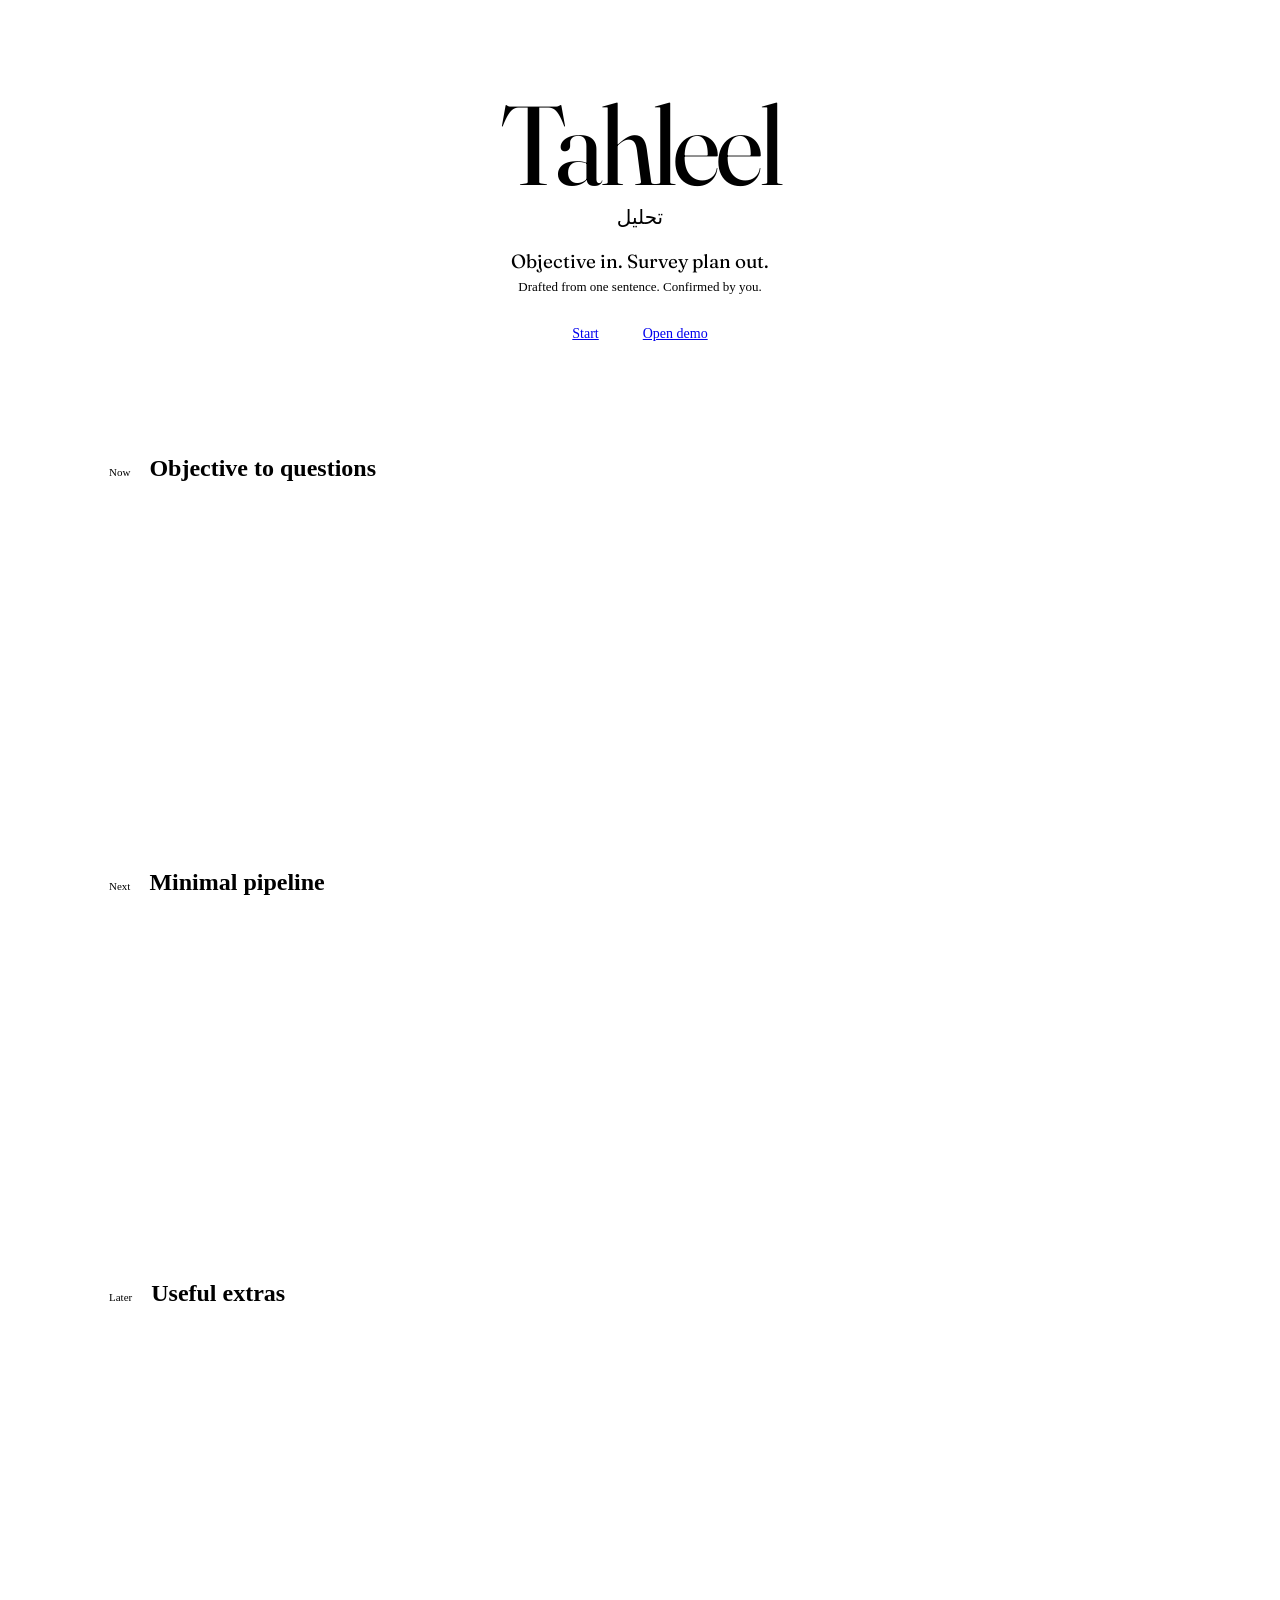
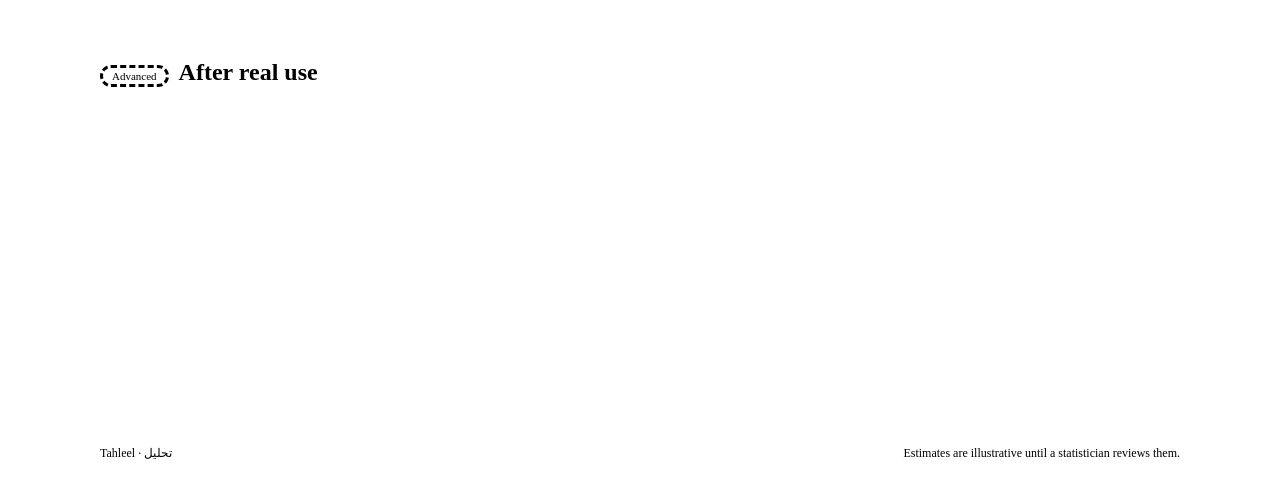
==== site/index.html @ 421f4966 "Add v0.1" ====
<!doctype html>
<html lang="en">
<head>
<meta charset="utf-8">
<meta name="viewport" content="width=device-width, initial-scale=1">
<title>Tahleel · تحليل</title>
<meta name="description" content="Tahleel drafts the population, sampling, questions and checks for a research study. You confirm each step.">
<link rel="preconnect" href="https://fonts.googleapis.com">
<link rel="preconnect" href="https://fonts.gstatic.com" crossorigin>
<link href="https://fonts.googleapis.com/css2?family=Fraunces:opsz,wght@9..144,400;9..144,500&family=Inter:wght@400;500;600&display=swap" rel="stylesheet">
<link rel="stylesheet" href="/assets/base.css">
<style>
  :root { --later: #EFEEE9; }
  .wrap { max-width: 1080px; margin: 0 auto; padding: 0 24px; }

  /* Hero: the name leads. */
  .hero { text-align: center; padding: 84px 0 44px; }
  .brand { font-family: 'Fraunces', Georgia, serif; font-weight: 400; font-size: 112px; line-height: .95; letter-spacing: -0.035em; margin: 0; }
  .brand-ar { display: block; font-family: system-ui, "Geeza Pro", "Noto Naskh Arabic", "Segoe UI", sans-serif; font-size: 20px; color: var(--mute); letter-spacing: 0; margin-top: 10px; }
  .tag { font-family: 'Fraunces', Georgia, serif; font-size: 19px; margin: 22px 0 0; }
  .hero p.sub { color: var(--mute); font-size: 13px; margin: 6px 0 0; }
  .cta { display: flex; gap: 8px; justify-content: center; margin-top: 22px; }
  .cta a { padding: 9px 18px; font-size: 14px; }
  .cta .ic { width: 15px; height: 15px; transition: transform .25s var(--ease); }
  .cta .btn-dark:hover .ic { transform: translateX(3px); }

  /* Bands and bento */
  .band { margin-top: 40px; scroll-margin-top: 64px; }
  .bhead { display: flex; align-items: baseline; gap: 10px; margin-bottom: 12px; }
  .bhead h2 { font-size: 24px; }
  .pill { font-size: 11px; font-weight: 500; padding: 2px 9px; border-radius: 999px; border: 1px solid var(--ink); white-space: nowrap; }
  .pill.next { border-color: var(--line); }
  .pill.later { border-color: var(--line); color: var(--mute); }
  .pill.gated { border-color: var(--mute); color: var(--mute); border-style: dashed; }
  .bento { display: grid; grid-template-columns: repeat(12, 1fr); gap: 12px; }
  .s2 { grid-column: span 2; } .s3 { grid-column: span 3; } .s4 { grid-column: span 4; } .s5 { grid-column: span 5; } .s6 { grid-column: span 6; } .s7 { grid-column: span 7; }

  .t { background: var(--card); border: 1px solid var(--line); border-radius: var(--r-lg); padding: 16px 18px; display: flex; flex-direction: column; gap: 3px; min-height: 108px; transition: transform .25s var(--ease), box-shadow .25s var(--ease); overflow: hidden; }
  .t h3 { margin: 0; font-size: 14px; font-weight: 600; letter-spacing: 0; }
  .t p { margin: 0; font-size: 12.5px; color: var(--mute); }
  .t .v { margin-top: auto; padding-top: 14px; }
  .now .t { border-color: var(--ink); }
  .now .t:hover, .next .t:hover { transform: translateY(-2px); }
  .now .t:hover { box-shadow: 0 14px 26px -20px rgba(24, 24, 27, .5); }
  .next .t:hover { box-shadow: 0 14px 26px -20px rgba(24, 24, 27, .4); }
  .later .t { background: var(--later); min-height: 92px; }
  .later .t h3, .later .t p, .later .t .v { opacity: .75; }
  .gated .t { background: var(--paper); border-style: dashed; border-color: #b9b8b2; min-height: 84px; }
  .gated .t h3, .gated .t p { opacity: .6; }

  /* Reveal on scroll: fade and rise 8px, once, staggered (first brainstorm motion). */
  .reveal { opacity: 0; transform: translateY(8px); transition: opacity .5s ease, transform .5s ease; }
  .reveal.in { opacity: 1; transform: none; }

  /* Tile visuals. Loops run only while the tile is on screen (.play). */
  .v * { animation-play-state: paused; }
  .play .v * { animation-play-state: running; }

  .mini-comp { display: flex; align-items: center; gap: 8px; border: 1px solid var(--line); border-radius: 22px; padding: 6px 6px 6px 14px; background: var(--paper); font-size: 13px; }
  .mini-comp .txt { flex: 1; min-width: 0; white-space: nowrap; overflow: hidden; text-overflow: clip; }
  .caret { display: inline-block; width: 1px; height: 15px; background: var(--ink); vertical-align: -3px; margin-left: 1px; animation: blink 1s steps(1) infinite; }
  @keyframes blink { 50% { opacity: 0; } }
  .mini-go { width: 26px; height: 26px; border-radius: 50%; background: var(--ink); color: var(--paper); display: inline-flex; align-items: center; justify-content: center; flex: none; }
  .mini-go .ic { width: 14px; height: 14px; }

  .rows { display: flex; flex-direction: column; gap: 6px; }
  .dr { display: flex; align-items: center; gap: 8px; font-size: 12.5px; }
  .dr i { width: 16px; height: 16px; border-radius: 50%; border: 1px solid var(--line); display: inline-flex; align-items: center; justify-content: center; flex: none; position: relative; }
  .dr i::after { content: ''; position: absolute; inset: -1px; border-radius: 50%; background: var(--ink); transform: scale(0); animation: tickOn 5s var(--ease) infinite; }
  .dr i .ic { width: 10px; height: 10px; color: var(--paper); position: relative; z-index: 1; opacity: 0; animation: tickIc 5s var(--ease) infinite; }
  .dr:nth-child(2) i::after, .dr:nth-child(2) i .ic { animation-delay: .6s; }
  .dr:nth-child(3) i::after, .dr:nth-child(3) i .ic { animation-delay: 1.2s; }
  .dr em { font-style: normal; color: var(--mute); margin-left: auto; }
  @keyframes tickOn { 0%, 6% { transform: scale(0); } 14%, 86% { transform: scale(1); } 94%, 100% { transform: scale(0); } }
  @keyframes tickIc { 0%, 10% { opacity: 0; } 16%, 86% { opacity: 1; } 92%, 100% { opacity: 0; } }

  .lk { display: flex; gap: 5px; }
  .lk span { flex: 1; height: 22px; border-radius: 999px; border: 1px solid var(--line); background: var(--paper); animation: pick 6s var(--ease) infinite; }
  .lk span:nth-child(2) { animation-delay: 1.2s; } .lk span:nth-child(3) { animation-delay: 2.4s; } .lk span:nth-child(4) { animation-delay: 3.6s; } .lk span:nth-child(5) { animation-delay: 4.8s; }
  @keyframes pick { 0%, 4% { background: var(--paper); border-color: var(--line); } 8%, 18% { background: var(--ink); border-color: var(--ink); } 24%, 100% { background: var(--paper); border-color: var(--line); } }
  .lkcap { display: flex; justify-content: space-between; font-size: 11px; color: var(--mute); margin-top: 6px; }

  .rw { font-size: 12.5px; display: flex; flex-direction: column; gap: 6px; }
  .rw .old { color: var(--mute); position: relative; width: fit-content; }
  .rw .old::after { content: ''; position: absolute; left: 0; top: 52%; height: 1px; background: var(--ink); width: 0; animation: strike 6s var(--ease) infinite; }
  .rw .new { opacity: 0; transform: translateY(4px); animation: newIn 6s var(--ease) infinite; }
  @keyframes strike { 0%, 12% { width: 0; } 30%, 88% { width: 100%; } 100% { width: 0; } }
  @keyframes newIn { 0%, 30% { opacity: 0; transform: translateY(4px); } 40%, 88% { opacity: 1; transform: none; } 100% { opacity: 0; } }

  .big { font-family: 'Fraunces', Georgia, serif; font-size: 40px; line-height: 1; font-variant-numeric: tabular-nums; }
  .big small { font-family: 'Inter', sans-serif; font-size: 11.5px; color: var(--mute); margin-left: 6px; }

  .draw { display: grid; grid-template-columns: repeat(14, 1fr); gap: 5px; }
  .draw b { aspect-ratio: 1; border-radius: 50%; background: var(--fill); transition: background-color .4s var(--ease), transform .4s var(--ease); }
  .draw b.on { background: var(--ink); transform: scale(1.15); }

  .csv { display: flex; flex-direction: column; gap: 4px; }
  .csv span { height: 9px; border-radius: 4px; background: var(--fill); animation: slide 4.5s var(--ease) infinite; transform-origin: left; }
  .csv span:nth-child(1) { width: 92%; background: #d9d7cf; } .csv span:nth-child(2) { width: 78%; animation-delay: .25s; } .csv span:nth-child(3) { width: 86%; animation-delay: .5s; } .csv span:nth-child(4) { width: 64%; animation-delay: .75s; }
  @keyframes slide { 0% { transform: scaleX(0); opacity: 0; } 14%, 84% { transform: scaleX(1); opacity: 1; } 100% { transform: scaleX(1); opacity: 0; } }

  .ci { display: flex; flex-direction: column; gap: 9px; }
  .ci div { position: relative; height: 10px; }
  .ci div::before { content: ''; position: absolute; left: 0; right: 0; top: 4.5px; height: 1px; background: var(--line); }
  .ci i { position: absolute; top: 3px; height: 4px; border-radius: 2px; background: var(--ink); animation: ciGrow 5s var(--ease) infinite; transform-origin: center; }
  .ci i::after { content: ''; position: absolute; left: 50%; top: -3px; width: 10px; height: 10px; margin-left: -5px; border-radius: 50%; background: var(--card); border: 2px solid var(--ink); box-sizing: border-box; }
  .ci div:nth-child(2) i { animation-delay: .3s; } .ci div:nth-child(3) i { animation-delay: .6s; }
  @keyframes ciGrow { 0% { transform: scaleX(.1); } 22%, 86% { transform: scaleX(1); } 100% { transform: scaleX(.1); } }

  .mon { display: flex; flex-direction: column; gap: 6px; }
  .mon .bar { height: 8px; border-radius: 4px; background: var(--fill); overflow: hidden; }
  .mon .bar i { display: block; height: 100%; width: 72%; background: var(--ink); border-radius: 4px; transform-origin: left; animation: fill 5s var(--ease) infinite; }
  .mon .cap { display: flex; justify-content: space-between; font-size: 11.5px; color: var(--mute); font-variant-numeric: tabular-nums; }
  @keyframes fill { 0% { transform: scaleX(.05); } 60%, 88% { transform: scaleX(1); } 100% { transform: scaleX(.05); } }

  .files { display: flex; gap: 6px; flex-wrap: wrap; }
  .files span { font-size: 11.5px; border: 1px solid var(--line); border-radius: 6px; padding: 3px 8px; background: var(--paper); font-variant-numeric: tabular-nums; animation: fileUp 4s var(--ease) infinite; }
  .files span:nth-child(2) { animation-delay: .4s; }
  @keyframes fileUp { 0%, 10% { transform: none; } 20% { transform: translateY(-3px); } 30%, 100% { transform: none; } }

  .strat { display: flex; height: 10px; border-radius: 5px; overflow: hidden; gap: 2px; }
  .strat i { background: #8f8e88; animation: grow 5s var(--ease) infinite; transform-origin: left; }
  .strat i:nth-child(1) { flex: 5; background: var(--ink); } .strat i:nth-child(2) { flex: 3; animation-delay: .2s; } .strat i:nth-child(3) { flex: 2; background: #c3c1b9; animation-delay: .4s; }
  @keyframes grow { 0% { transform: scaleX(0); } 20%, 88% { transform: scaleX(1); } 100% { transform: scaleX(0); } }

  .pwf { display: flex; gap: 10px; font-size: 11.5px; color: var(--mute); }
  .pwf span { display: inline-flex; align-items: center; gap: 4px; }
  .pwf i { width: 8px; height: 8px; border-radius: 50%; border: 1.5px solid var(--ink); }
  .pwf span:nth-child(1) i { background: var(--ink); }
  .pwf span:nth-child(2) i { background: linear-gradient(90deg, var(--ink) 50%, transparent 50%); }

  .holm { display: flex; align-items: flex-end; gap: 4px; height: 28px; }
  .holm i { flex: 1; background: #c3c1b9; border-radius: 2px 2px 0 0; animation: step 5s var(--ease) infinite; }
  .holm i:nth-child(1) { height: 30%; } .holm i:nth-child(2) { height: 45%; animation-delay: .35s; } .holm i:nth-child(3) { height: 60%; animation-delay: .7s; } .holm i:nth-child(4) { height: 78%; animation-delay: 1.05s; } .holm i:nth-child(5) { height: 100%; animation-delay: 1.4s; }
  @keyframes step { 0%, 6% { background: #c3c1b9; } 12%, 80% { background: var(--ink); } 90%, 100% { background: #c3c1b9; } }

  footer { margin: 56px 0 40px; padding-top: 16px; border-top: 1px solid var(--line); display: flex; justify-content: space-between; gap: 12px; flex-wrap: wrap; font-size: 12px; color: var(--mute); }

  @media (max-width: 900px) {
    .brand { font-size: 80px; }
    .s2, .s3 { grid-column: span 6; }
    .s4, .s5, .s6, .s7 { grid-column: span 12; }
  }
  @media (max-width: 560px) {
    .hero { padding-top: 56px; }
    .brand { font-size: 64px; }
    .s2, .s3 { grid-column: span 12; }
  }
  @media (prefers-reduced-motion: reduce) {
    .reveal { opacity: 1; transform: none; }
    .rw .old::after { width: 100%; }
    .rw .new { opacity: 1; transform: none; }
    .dr i::after { transform: scale(1); }
    .dr i .ic { opacity: 1; }
  }
</style>
</head>
<body>
<main class="wrap">
  <section class="hero rise">
    <h1 class="brand">Tahleel<span class="brand-ar" lang="ar">تحليل</span></h1>
    <p class="tag">Objective in. Survey plan out.</p>
    <p class="sub">Drafted from one sentence. Confirmed by you.</p>
    <div class="cta">
      <a class="btn-dark" href="/app/">Start <span data-ic="arrowR"></span></a>
      <a class="btn-line" href="/app/?demo=1">Open demo</a>
    </div>
  </section>

  <!-- Version 0: built -->
  <section class="band now" id="now">
    <div class="bhead"><span class="pill">Now</span><h2 class="serif">Objective to questions</h2></div>
    <div class="bento">
      <article class="t s7 reveal">
        <h3>Objective input</h3><p>One plain sentence.</p>
        <div class="v"><div class="mini-comp"><span class="txt"><span id="typed"></span><span class="caret"></span></span><span class="mini-go" data-ic="arrowUp"></span></div></div>
      </article>
      <article class="t s5 reveal">
        <h3>Draft plan</h3><p>Population, design, outcome.</p>
        <div class="v rows">
          <div class="dr"><i data-ic="check"></i>Population<em>Students · Qatar</em></div>
          <div class="dr"><i data-ic="check"></i>Design<em>Stratified</em></div>
          <div class="dr"><i data-ic="check"></i>Outcome<em>AI use</em></div>
        </div>
      </article>
      <article class="t s5 reveal">
        <h3>Questionnaire builder</h3><p>Response type and time per question.</p>
        <div class="v"><div class="lk"><span></span><span></span><span></span><span></span><span></span></div><div class="lkcap"><span>Likert, 5 points</span><span>6 sec</span></div></div>
      </article>
      <article class="t s7 reveal">
        <h3>Wording checker</h3><p>Leading and double-barrelled questions.</p>
        <div class="v rw"><span class="old">Don't you agree that AI makes projects easier?</span><span class="new">To what extent do you think AI makes projects easier?</span></div>
      </article>
    </div>
  </section>

  <!-- Version 1 -->
  <section class="band next" id="next">
    <div class="bhead"><span class="pill next">Next</span><h2 class="serif">Minimal pipeline</h2></div>
    <div class="bento">
      <article class="t s4 reveal">
        <h3>Sample size</h3><p>Two groups, one proportion.</p>
        <div class="v"><span class="big" data-count="356">0</span><small class="mute"> responses</small></div>
      </article>
      <article class="t s4 reveal">
        <h3>Simple random draw</h3><p>From a CSV frame, with a seed.</p>
        <div class="v"><div class="draw" id="draw"></div></div>
      </article>
      <article class="t s4 reveal">
        <h3>Data upload</h3><p>Responses in, tables out.</p>
        <div class="v csv"><span></span><span></span><span></span><span></span></div>
      </article>
      <article class="t s6 reveal">
        <h3>Basic analysis</h3><p>Intervals, t-test, chi-square.</p>
        <div class="v ci"><div><i style="left:18%;width:34%"></i></div><div><i style="left:40%;width:22%"></i></div><div><i style="left:28%;width:44%"></i></div></div>
      </article>
      <article class="t s3 reveal">
        <h3>Monitor responses</h3><p>Live count against your target.</p>
        <div class="v mon"><div class="bar"><i></i></div><div class="cap"><span>256 in</span><span>356 target</span></div></div>
      </article>
      <article class="t s3 reveal">
        <h3>Plain export</h3><p>CSV and a one-page summary.</p>
        <div class="v files"><span>results.csv</span><span>summary</span></div>
      </article>
    </div>
  </section>

  <!-- Version 3 -->
  <section class="band later" id="later">
    <div class="bhead"><span class="pill later">Later</span><h2 class="serif">Useful extras</h2></div>
    <div class="bento">
      <article class="t s3 reveal"><h3>Sampling advisor</h3><p>Suggests a design, with reasons.</p></article>
      <article class="t s3 reveal"><h3>Stratified draw</h3><p>Proportional allocation.</p><div class="v"><div class="strat"><i></i><i></i><i></i></div></div></article>
      <article class="t s3 reveal"><h3>Reliability</h3><p>Cronbach's alpha, item-total.</p><div class="v"><span class="big" style="font-size:24px">α <span data-count="0.82" data-dec="2">0.00</span></span></div></article>
      <article class="t s3 reveal"><h3>Assumption checks</h3><p>With reasons.</p><div class="v pwf"><span><i></i>Pass</span><span><i></i>Warn</span><span><i></i>Fail</span></div></article>
      <article class="t s3 reveal"><h3>Multiple-test correction</h3><p>Holm step-down.</p><div class="v"><div class="holm"><i></i><i></i><i></i><i></i><i></i></div></div></article>
      <article class="t s3 reveal"><h3>Report export</h3><p>Word and HTML, one source.</p></article>
      <article class="t s3 reveal"><h3>Light ethics flags</h3><p>Minors and health data.</p></article>
      <article class="t s3 reveal"><h3>Duplicate and speeder flags</h3><p>Flagged, never removed.</p></article>
    </div>
  </section>

  <!-- Version 4 -->
  <section class="band gated" id="advanced">
    <div class="bhead"><span class="pill gated">Advanced</span><h2 class="serif">After real use</h2></div>
    <div class="bento">
      <article class="t s4 reveal"><h3>Reproducibility bundle</h3><p>Hashes, versions, verified reruns.</p></article>
      <article class="t s4 reveal"><h3>Multilevel models</h3><p>Students within classes.</p></article>
      <article class="t s4 reveal"><h3>Measurement models</h3><p>Factor analysis, invariance.</p></article>
      <article class="t s6 reveal"><h3>Full ethics pack</h3><p>Consent and data plan, English and عربي.</p></article>
      <article class="t s6 reveal"><h3>Sensitivity analyses</h3><p>Other exclusions and imputations.</p></article>
    </div>
  </section>

  <footer><span>Tahleel · تحليل</span><span>Estimates are illustrative until a statistician reviews them.</span></footer>
</main>

<script src="/assets/icons.js"></script>
<script src="/assets/common.js"></script>
<script>
  (function () {
    var TC = window.TC, ic = window.TI.ic;
    document.querySelectorAll('[data-ic]').forEach(function (el) { el.insertAdjacentHTML('beforeend', ic(el.getAttribute('data-ic'))); });

    var reduce = window.matchMedia('(prefers-reduced-motion: reduce)').matches;

    // Reveal once, staggered. Visual loops play only while on screen.
    var tiles = document.querySelectorAll('.reveal');
    if (!('IntersectionObserver' in window)) tiles.forEach(function (t) { t.classList.add('in', 'play'); });
    else {
      var io = new IntersectionObserver(function (entries) {
        entries.forEach(function (en) {
          en.target.classList.toggle('play', en.isIntersecting);
          if (en.isIntersecting && !en.target.classList.contains('in')) {
            en.target.classList.add('in');
            en.target.querySelectorAll('[data-count]').forEach(countUp);
          }
        });
      }, { threshold: 0.15 });
      tiles.forEach(function (t, i) { t.style.transitionDelay = (i % 6) * 60 + 'ms'; io.observe(t); });
    }

    function countUp(el) {
      var to = Number(el.getAttribute('data-count')), dec = Number(el.getAttribute('data-dec') || 0);
      if (reduce) { el.textContent = to.toFixed(dec); return; }
      var t0 = performance.now(), dur = 1100;
      (function f(now) {
        var p = Math.min(1, (now - t0) / dur), e = 1 - Math.pow(1 - p, 3);
        el.textContent = (to * e).toFixed(dec);
        if (p < 1) requestAnimationFrame(f);
      })(t0);
    }

    // Objective input: example objectives typed one by one.
    var EX = ['AI use for projects at Qatar University', 'Screen time and sleep in Doha schools', 'Barriers to diabetes screening in clinics', "Teachers' readiness for inclusive classrooms"];
    var typed = document.getElementById('typed');
    if (reduce) typed.textContent = EX[0];
    else (function () {
      var ex = 0, pos = 0, dir = 1, hold = 0;
      (function tick() {
        if (hold > 0) { hold--; return setTimeout(tick, 100); }
        var s = EX[ex];
        pos += dir;
        typed.textContent = s.slice(0, pos);
        if (pos >= s.length) { dir = -1; hold = 16; }
        else if (pos <= 0) { dir = 1; ex = (ex + 1) % EX.length; hold = 3; }
        setTimeout(tick, dir > 0 ? 45 + Math.random() * 45 : 16);
      })();
    })();

    // Random draw: a fresh seeded-looking sample every few seconds.
    var draw = document.getElementById('draw');
    draw.innerHTML = new Array(42).join('<b></b>') + '<b></b>';
    var cells = draw.children;
    function reseed() {
      for (var i = 0; i < cells.length; i++) cells[i].classList.toggle('on', Math.random() < 0.22);
    }
    reseed();
    if (!reduce) setInterval(function () { if (draw.closest('.play')) reseed(); }, 1800);
  })();
</script>
</body>
</html>
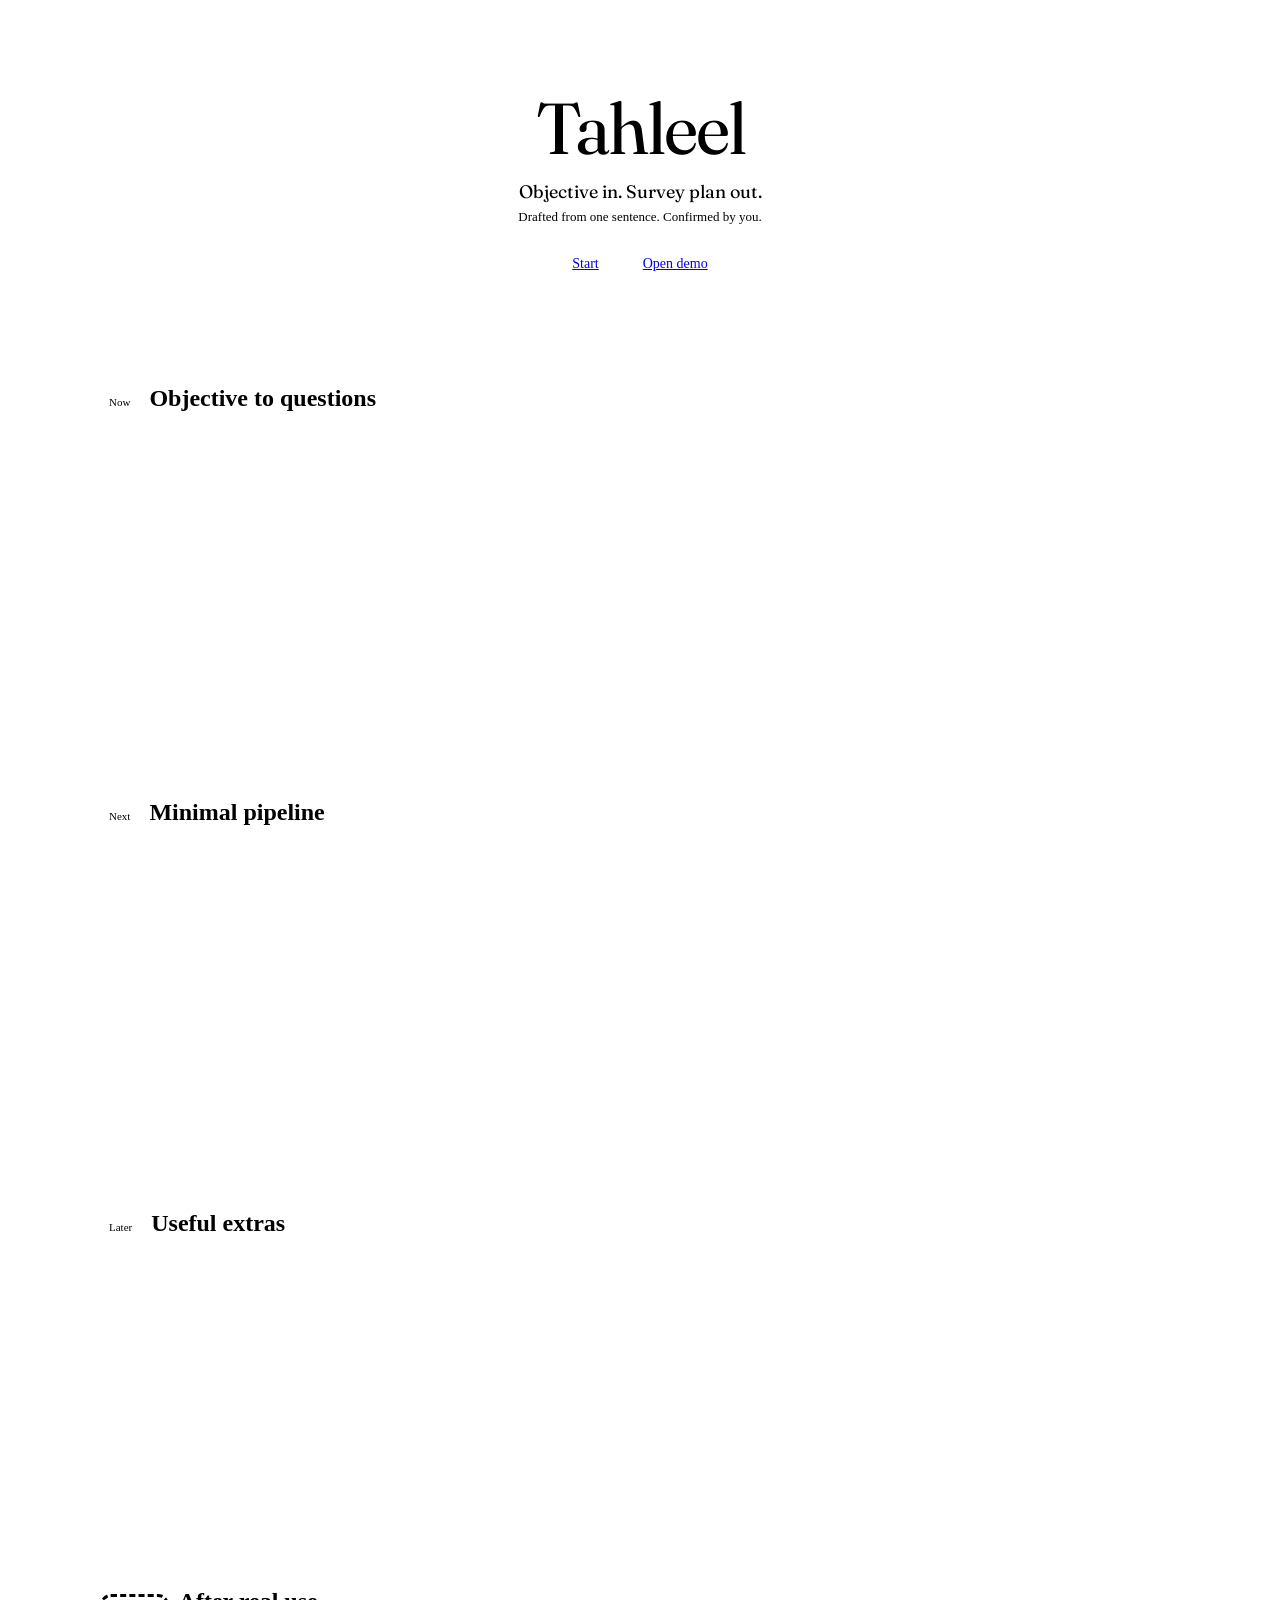
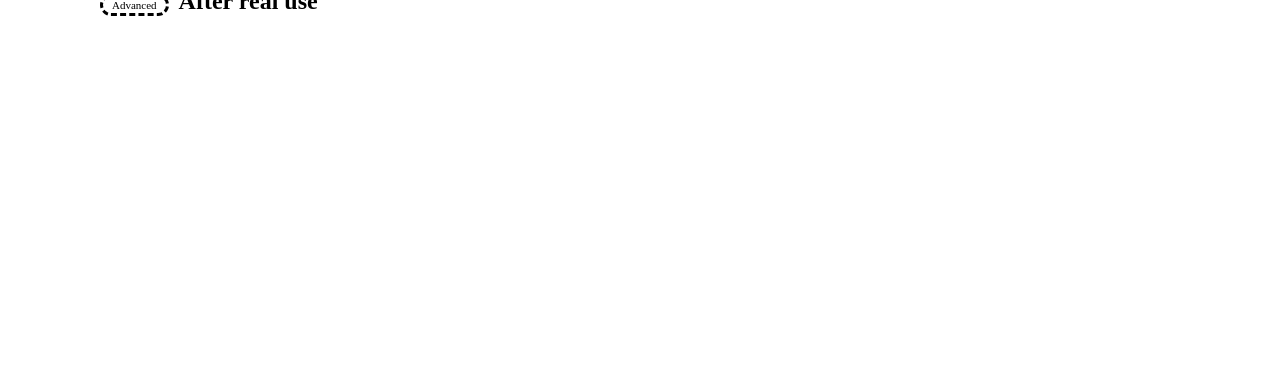
==== commit fbec4ca3: "Implement sub-navigation and enhance upcoming features display" ====
--- a/site/index.html
+++ b/site/index.html
@@ -3,7 +3,7 @@
 <head>
 <meta charset="utf-8">
 <meta name="viewport" content="width=device-width, initial-scale=1">
-<title>Tahleel · تحليل</title>
+<title>Tahleel</title>
 <meta name="description" content="Tahleel drafts the population, sampling, questions and checks for a research study. You confirm each step.">
 <link rel="preconnect" href="https://fonts.googleapis.com">
 <link rel="preconnect" href="https://fonts.gstatic.com" crossorigin>
@@ -15,9 +15,8 @@
 
   /* Hero: the name leads. */
   .hero { text-align: center; padding: 84px 0 44px; }
-  .brand { font-family: 'Fraunces', Georgia, serif; font-weight: 400; font-size: 112px; line-height: .95; letter-spacing: -0.035em; margin: 0; }
-  .brand-ar { display: block; font-family: system-ui, "Geeza Pro", "Noto Naskh Arabic", "Segoe UI", sans-serif; font-size: 20px; color: var(--mute); letter-spacing: 0; margin-top: 10px; }
-  .tag { font-family: 'Fraunces', Georgia, serif; font-size: 19px; margin: 22px 0 0; }
+  .brand { font-family: 'Fraunces', Georgia, serif; font-weight: 400; font-size: 72px; line-height: 1; letter-spacing: -0.03em; margin: 0; }
+  .tag { font-family: 'Fraunces', Georgia, serif; font-size: 18px; margin: 16px 0 0; }
   .hero p.sub { color: var(--mute); font-size: 13px; margin: 6px 0 0; }
   .cta { display: flex; gap: 8px; justify-content: center; margin-top: 22px; }
   .cta a { padding: 9px 18px; font-size: 14px; }
@@ -134,16 +133,16 @@
   .holm i:nth-child(1) { height: 30%; } .holm i:nth-child(2) { height: 45%; animation-delay: .35s; } .holm i:nth-child(3) { height: 60%; animation-delay: .7s; } .holm i:nth-child(4) { height: 78%; animation-delay: 1.05s; } .holm i:nth-child(5) { height: 100%; animation-delay: 1.4s; }
   @keyframes step { 0%, 6% { background: #c3c1b9; } 12%, 80% { background: var(--ink); } 90%, 100% { background: #c3c1b9; } }
 
-  footer { margin: 56px 0 40px; padding-top: 16px; border-top: 1px solid var(--line); display: flex; justify-content: space-between; gap: 12px; flex-wrap: wrap; font-size: 12px; color: var(--mute); }
+  main.wrap { padding-bottom: 72px; }
 
   @media (max-width: 900px) {
-    .brand { font-size: 80px; }
+    .brand { font-size: 60px; }
     .s2, .s3 { grid-column: span 6; }
     .s4, .s5, .s6, .s7 { grid-column: span 12; }
   }
   @media (max-width: 560px) {
     .hero { padding-top: 56px; }
-    .brand { font-size: 64px; }
+    .brand { font-size: 52px; }
     .s2, .s3 { grid-column: span 12; }
   }
   @media (prefers-reduced-motion: reduce) {
@@ -158,7 +157,7 @@
 <body>
 <main class="wrap">
   <section class="hero rise">
-    <h1 class="brand">Tahleel<span class="brand-ar" lang="ar">تحليل</span></h1>
+    <h1 class="brand">Tahleel</h1>
     <p class="tag">Objective in. Survey plan out.</p>
     <p class="sub">Drafted from one sentence. Confirmed by you.</p>
     <div class="cta">
@@ -252,7 +251,6 @@
     </div>
   </section>
 
-  <footer><span>Tahleel · تحليل</span><span>Estimates are illustrative until a statistician reviews them.</span></footer>
 </main>
 
 <script src="/assets/icons.js"></script>
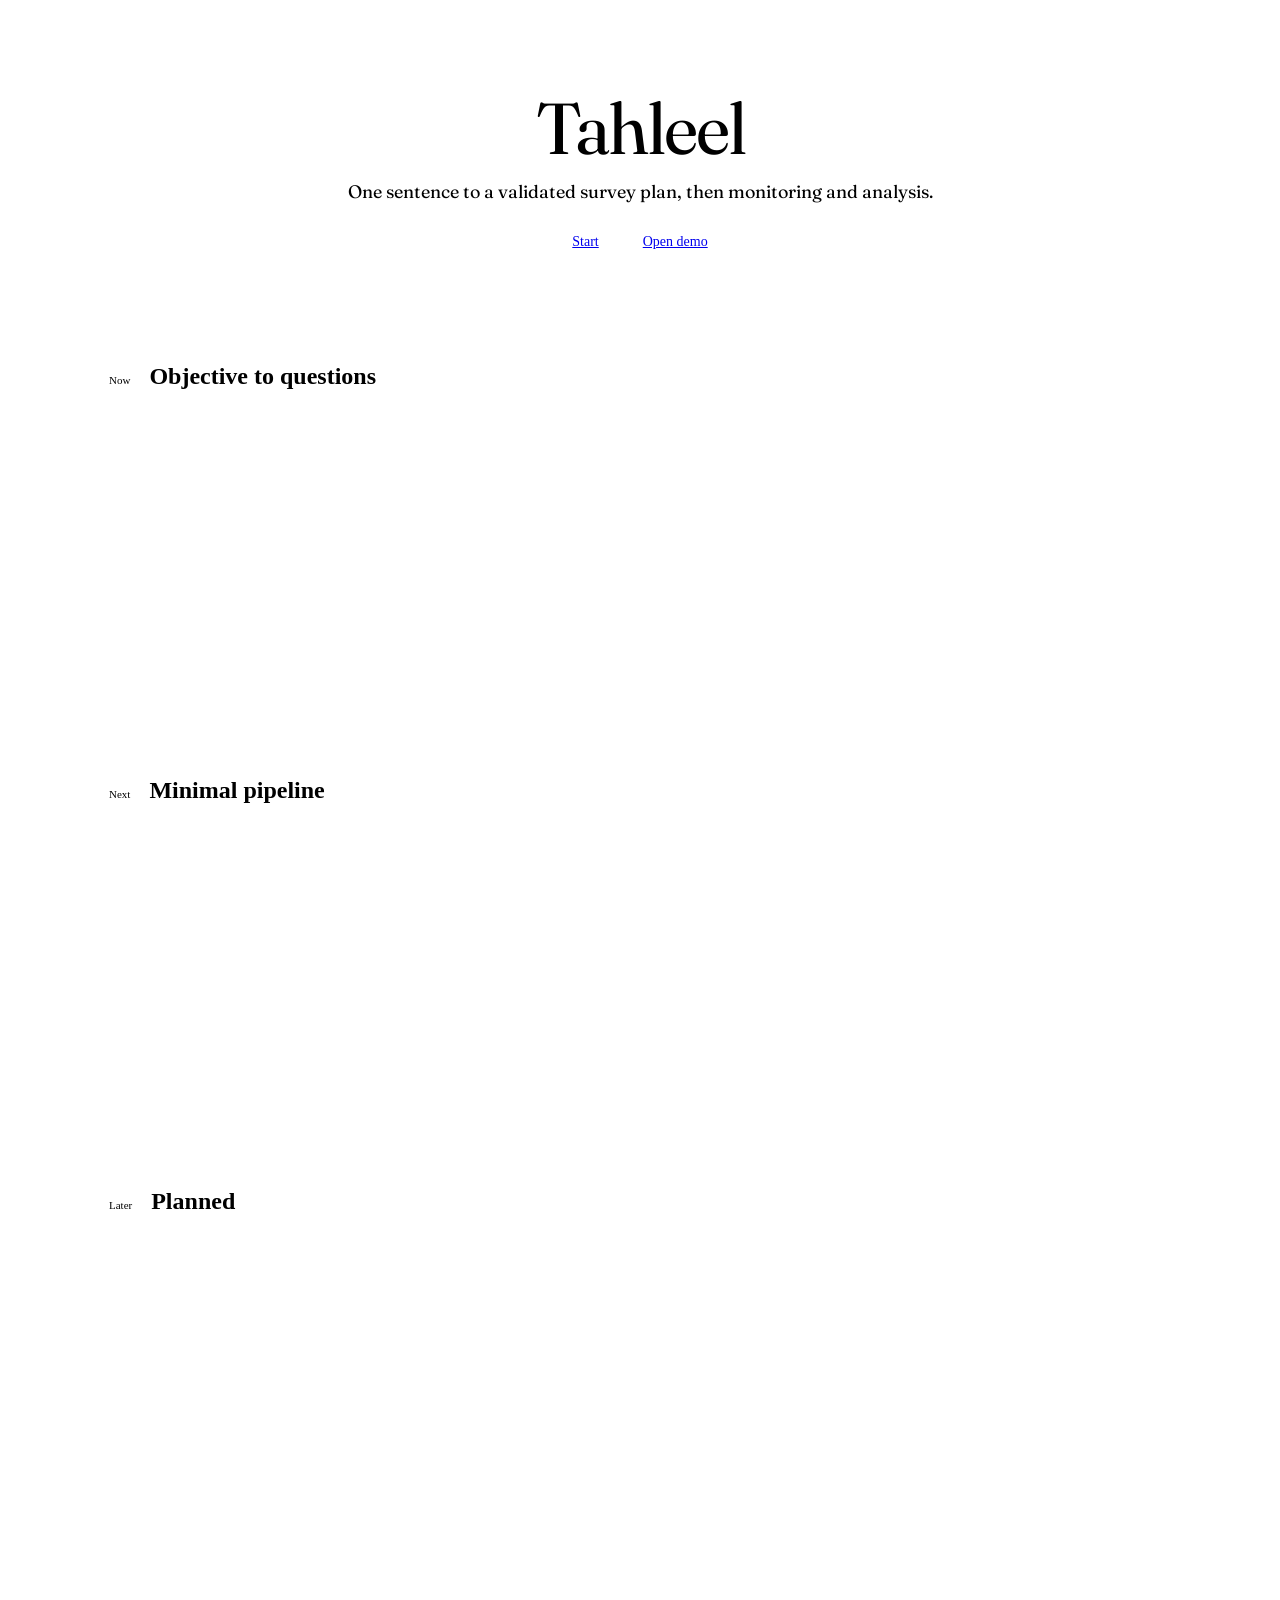
==== commit d9f28fc6: "feat: add question count functionality for constructs" ====
--- a/site/index.html
+++ b/site/index.html
@@ -2,6 +2,7 @@
 <html lang="en">
 <head>
 <meta charset="utf-8">
+<link rel="icon" href="/assets/favicon.svg" type="image/svg+xml">
 <meta name="viewport" content="width=device-width, initial-scale=1">
 <title>Tahleel</title>
 <meta name="description" content="Tahleel drafts the population, sampling, questions and checks for a research study. You confirm each step.">
@@ -44,8 +45,7 @@
   .next .t:hover { box-shadow: 0 14px 26px -20px rgba(24, 24, 27, .4); }
   .later .t { background: var(--later); min-height: 92px; }
   .later .t h3, .later .t p, .later .t .v { opacity: .75; }
-  .gated .t { background: var(--paper); border-style: dashed; border-color: #b9b8b2; min-height: 84px; }
-  .gated .t h3, .gated .t p { opacity: .6; }
+  .later .t.adv { background: var(--paper); border-style: dashed; border-color: #c4c2ba; }
 
   /* Reveal on scroll: fade and rise 8px, once, staggered (first brainstorm motion). */
   .reveal { opacity: 0; transform: translateY(8px); transition: opacity .5s ease, transform .5s ease; }
@@ -158,8 +158,7 @@
 <main class="wrap">
   <section class="hero rise">
     <h1 class="brand">Tahleel</h1>
-    <p class="tag">Objective in. Survey plan out.</p>
-    <p class="sub">Drafted from one sentence. Confirmed by you.</p>
+    <p class="tag">One sentence to a validated survey plan, then monitoring and analysis.</p>
     <div class="cta">
       <a class="btn-dark" href="/app/">Start <span data-ic="arrowR"></span></a>
       <a class="btn-line" href="/app/?demo=1">Open demo</a>
@@ -224,9 +223,9 @@
     </div>
   </section>
 
-  <!-- Version 3 -->
+  <!-- Versions 3 and 4 -->
   <section class="band later" id="later">
-    <div class="bhead"><span class="pill later">Later</span><h2 class="serif">Useful extras</h2></div>
+    <div class="bhead"><span class="pill later">Later</span><h2 class="serif">Planned</h2></div>
     <div class="bento">
       <article class="t s3 reveal"><h3>Sampling advisor</h3><p>Suggests a design, with reasons.</p></article>
       <article class="t s3 reveal"><h3>Stratified draw</h3><p>Proportional allocation.</p><div class="v"><div class="strat"><i></i><i></i><i></i></div></div></article>
@@ -236,18 +235,11 @@
       <article class="t s3 reveal"><h3>Report export</h3><p>Word and HTML, one source.</p></article>
       <article class="t s3 reveal"><h3>Light ethics flags</h3><p>Minors and health data.</p></article>
       <article class="t s3 reveal"><h3>Duplicate and speeder flags</h3><p>Flagged, never removed.</p></article>
-    </div>
-  </section>
-
-  <!-- Version 4 -->
-  <section class="band gated" id="advanced">
-    <div class="bhead"><span class="pill gated">Advanced</span><h2 class="serif">After real use</h2></div>
-    <div class="bento">
-      <article class="t s4 reveal"><h3>Reproducibility bundle</h3><p>Hashes, versions, verified reruns.</p></article>
-      <article class="t s4 reveal"><h3>Multilevel models</h3><p>Students within classes.</p></article>
-      <article class="t s4 reveal"><h3>Measurement models</h3><p>Factor analysis, invariance.</p></article>
-      <article class="t s6 reveal"><h3>Full ethics pack</h3><p>Consent and data plan, English and عربي.</p></article>
-      <article class="t s6 reveal"><h3>Sensitivity analyses</h3><p>Other exclusions and imputations.</p></article>
+      <article class="t s4 reveal adv"><h3>Reproducibility bundle</h3><p>Hashes, versions, verified reruns.</p></article>
+      <article class="t s4 reveal adv"><h3>Multilevel models</h3><p>Students within classes.</p></article>
+      <article class="t s4 reveal adv"><h3>Measurement models</h3><p>Factor analysis, invariance.</p></article>
+      <article class="t s6 reveal adv"><h3>Full ethics pack</h3><p>Consent and data plan, English and عربي.</p></article>
+      <article class="t s6 reveal adv"><h3>Sensitivity analyses</h3><p>Other exclusions and imputations.</p></article>
     </div>
   </section>
 
